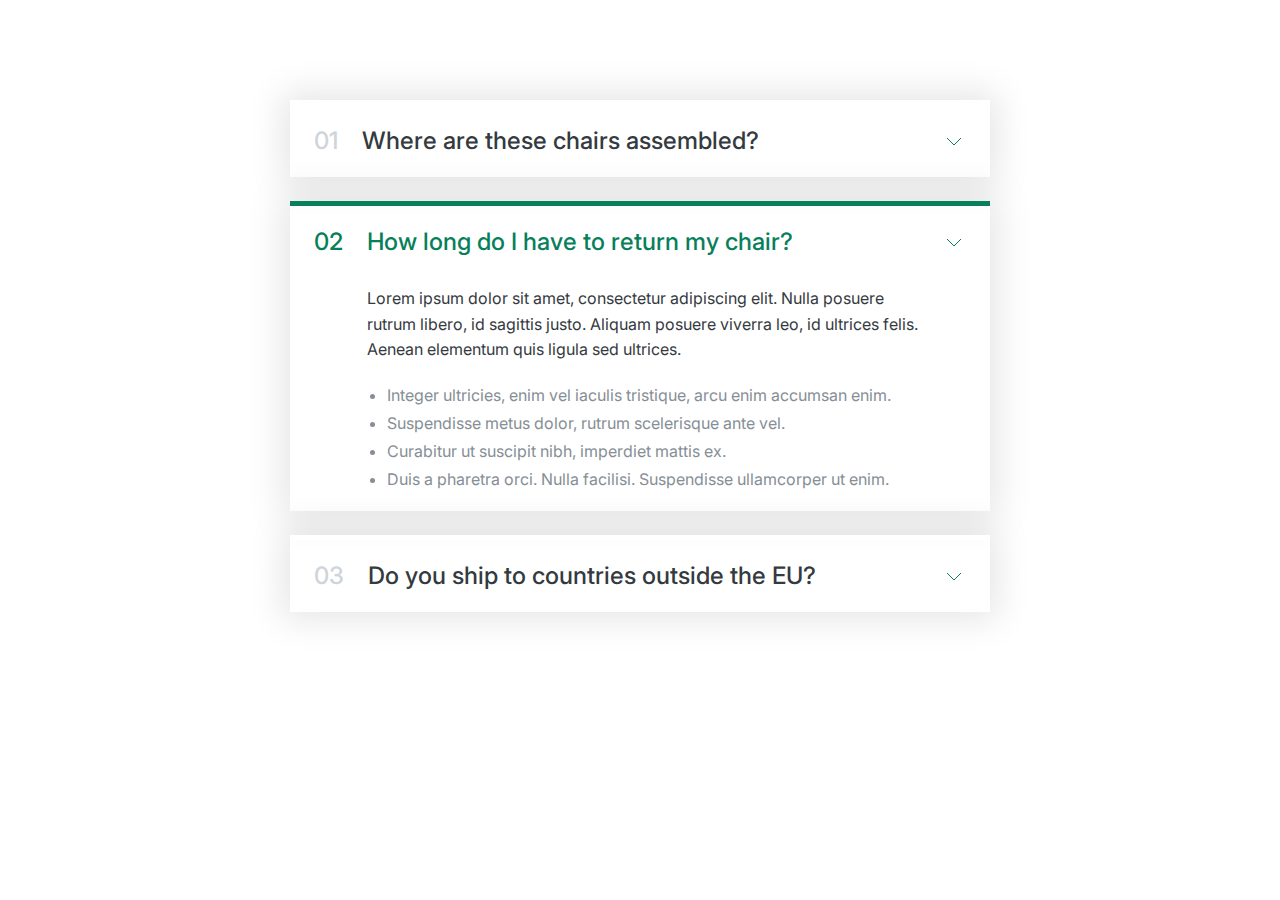
==== html_and_css/accordion/index.html @ b81b61d3 "Add files via upload" ====
<head>
  <link
    href="https://fonts.googleapis.com/css2?family=Inter:wght@400;500;700&display=swap"
    rel="stylesheet"
  />
  <link rel="stylesheet" href="style.css" />
</head>
<body>
  <div class="accordion">
    <div class="item">
      <p class="number">01</p>
      <p class="text">Where are these chairs assembled?</p>
      <svg
        xmlns="http://www.w3.org/2000/svg"
        class="icon"
        fill="none"
        viewBox="0 0 24 24"
        stroke="currentColor"
        strokeWidth="{2}"
      >
        <path strokeLinecap="round" strokeLinejoin="round" d="M19 9l-7 7-7-7" />
      </svg>
      <div class="hidden-box">
        <p>
          Lorem ipsum dolor sit amet, consectetur adipiscing elit. Nulla posuere
          rutrum libero, id sagittis justo. Aliquam posuere viverra leo, id
          ultrices felis. Aenean elementum quis ligula sed ultrices.
        </p>
        <ul>
          <li>
            Integer ultricies, enim vel iaculis tristique, arcu enim accumsan
            enim.
          </li>
          <li>Suspendisse metus dolor, rutrum scelerisque ante vel.</li>
          <li>Curabitur ut suscipit nibh, imperdiet mattis ex.</li>
          <li>
            Duis a pharetra orci. Nulla facilisi. Suspendisse ullamcorper ut
            enim.
          </li>
        </ul>
      </div>
      <!-- hidden-box -->
    </div>
    <!-- item -->

    <div class="item open">
      <p class="number">02</p>
      <p class="text">How long do I have to return my chair?</p>
      <svg
        xmlns="http://www.w3.org/2000/svg"
        class="icon"
        fill="none"
        viewBox="0 0 24 24"
        stroke="currentColor"
        strokeWidth="{2}"
      >
        <path strokeLinecap="round" strokeLinejoin="round" d="M19 9l-7 7-7-7" />
      </svg>
      <div class="hidden-box">
        <p>
          Lorem ipsum dolor sit amet, consectetur adipiscing elit. Nulla posuere
          rutrum libero, id sagittis justo. Aliquam posuere viverra leo, id
          ultrices felis. Aenean elementum quis ligula sed ultrices.
        </p>
        <ul>
          <li>
            Integer ultricies, enim vel iaculis tristique, arcu enim accumsan
            enim.
          </li>
          <li>Suspendisse metus dolor, rutrum scelerisque ante vel.</li>
          <li>Curabitur ut suscipit nibh, imperdiet mattis ex.</li>
          <li>
            Duis a pharetra orci. Nulla facilisi. Suspendisse ullamcorper ut
            enim.
          </li>
        </ul>
      </div>
      <!-- hidden-box -->
    </div>
    <!-- item -->
    <div class="item">
      <p class="number">03</p>
      <p class="text">Do you ship to countries outside the EU?</p>
      <svg
        xmlns="http://www.w3.org/2000/svg"
        class="icon"
        fill="none"
        viewBox="0 0 24 24"
        stroke="currentColor"
        strokeWidth="{2}"
      >
        <path strokeLinecap="round" strokeLinejoin="round" d="M19 9l-7 7-7-7" />
      </svg>
      <div class="hidden-box">
        <p>
          Lorem ipsum dolor sit amet, consectetur adipiscing elit. Nulla posuere
          rutrum libero, id sagittis justo. Aliquam posuere viverra leo, id
          ultrices felis. Aenean elementum quis ligula sed ultrices.
        </p>
        <ul>
          <li>
            Integer ultricies, enim vel iaculis tristique, arcu enim accumsan
            enim.
          </li>
          <li>Suspendisse metus dolor, rutrum scelerisque ante vel.</li>
          <li>Curabitur ut suscipit nibh, imperdiet mattis ex.</li>
          <li>
            Duis a pharetra orci. Nulla facilisi. Suspendisse ullamcorper ut
            enim.
          </li>
        </ul>
      </div>
      <!-- hidden-box -->
    </div>
    <!-- item -->
  </div>
  <!-- accordian -->
  <script src="script.js"></script>
</body>
---- html_and_css/accordion/style.css ----
* {
  margin: 0;
  padding: 0;
  box-size: border-box;
}

body {
  font-family: "Inter", sans-serif;
  color: #343a40;
  line-height: 1;
}

.accordion {
  width: 700px;
  margin: 100px auto;
  display: flex;
  flex-direction: column;
  gap: 24px;
}

.item {
  box-shadow: 0px 0px 35px 8px rgba(0, 0, 0, 0.1);
  padding: 24px;

  display: grid;
  grid-template-columns: auto 1fr auto;
  grid-template-row: auto auto;
  column-gap: 24px;
  row-gap: 32px;
  align-items: center;
  border-top: 5px solid white;
}

.open {
  border-top: 5px solid #087f5b;
}

.open .hidden-box {
  display: block;
}

.open .number,
.open .text {
  color: #087f5b;
}

.hidden-box {
  grid-column: 2;
  display: none;
}

.number,
.text {
  font-size: 24px;
  font-weight: 500;
  /*   color: #087f5b; */
}

.number {
  color: #ced4da;
}

.icon {
  width: 24px;
  height: 24px;
  stroke: #087f5b;
}

.hidden-box p {
  line-height: 1.6;
  margin-bottom: 24px;
}

.hidden-box ul {
  color: #868e96;
  margin-left: 20px;

  display: flex;
  flex-direction: column;
  gap: 12px;
}
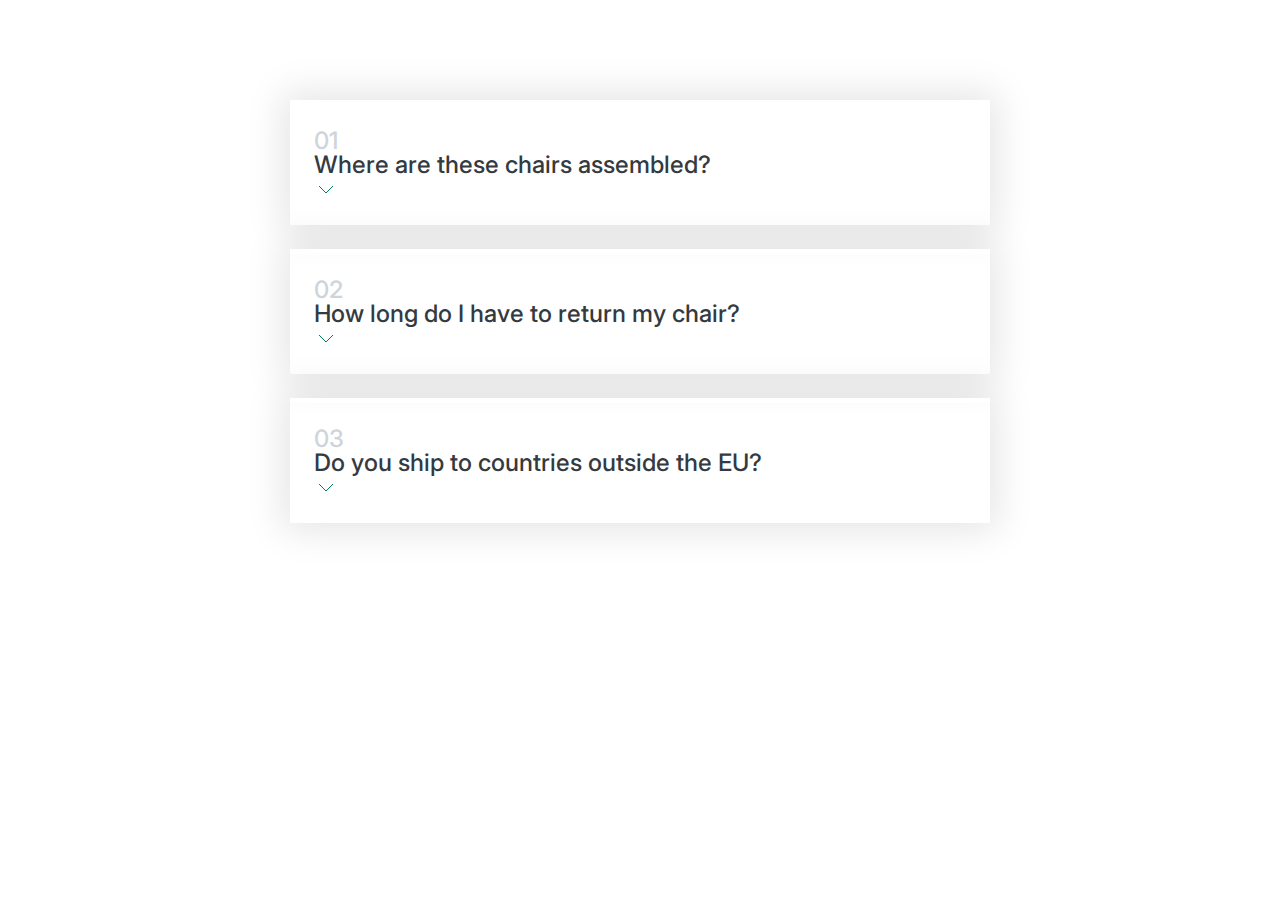
==== commit 4f6c0bff: "Update index.html" ====
--- a/html_and_css/accordion/index.html
+++ b/html_and_css/accordion/index.html
@@ -8,18 +8,24 @@
 <body>
   <div class="accordion">
     <div class="item">
-      <p class="number">01</p>
-      <p class="text">Where are these chairs assembled?</p>
-      <svg
-        xmlns="http://www.w3.org/2000/svg"
-        class="icon"
-        fill="none"
-        viewBox="0 0 24 24"
-        stroke="currentColor"
-        strokeWidth="{2}"
-      >
-        <path strokeLinecap="round" strokeLinejoin="round" d="M19 9l-7 7-7-7" />
-      </svg>
+      <div class="item_header">
+        <p class="number">01</p>
+        <p class="text">Where are these chairs assembled?</p>
+        <svg
+          xmlns="http://www.w3.org/2000/svg"
+          class="icon"
+          fill="none"
+          viewBox="0 0 24 24"
+          stroke="currentColor"
+          strokeWidth="{2}"
+        >
+          <path
+            strokeLinecap="round"
+            strokeLinejoin="round"
+            d="M19 9l-7 7-7-7"
+          />
+        </svg>
+      </div>
       <div class="hidden-box">
         <p>
           Lorem ipsum dolor sit amet, consectetur adipiscing elit. Nulla posuere
@@ -43,19 +49,25 @@
     </div>
     <!-- item -->
 
-    <div class="item open">
-      <p class="number">02</p>
-      <p class="text">How long do I have to return my chair?</p>
-      <svg
-        xmlns="http://www.w3.org/2000/svg"
-        class="icon"
-        fill="none"
-        viewBox="0 0 24 24"
-        stroke="currentColor"
-        strokeWidth="{2}"
-      >
-        <path strokeLinecap="round" strokeLinejoin="round" d="M19 9l-7 7-7-7" />
-      </svg>
+    <div class="item">
+      <div class="item_header">
+        <p class="number">02</p>
+        <p class="text">How long do I have to return my chair?</p>
+        <svg
+          xmlns="http://www.w3.org/2000/svg"
+          class="icon"
+          fill="none"
+          viewBox="0 0 24 24"
+          stroke="currentColor"
+          strokeWidth="{2}"
+        >
+          <path
+            strokeLinecap="round"
+            strokeLinejoin="round"
+            d="M19 9l-7 7-7-7"
+          />
+        </svg>
+      </div>
       <div class="hidden-box">
         <p>
           Lorem ipsum dolor sit amet, consectetur adipiscing elit. Nulla posuere
@@ -79,18 +91,24 @@
     </div>
     <!-- item -->
     <div class="item">
-      <p class="number">03</p>
-      <p class="text">Do you ship to countries outside the EU?</p>
-      <svg
-        xmlns="http://www.w3.org/2000/svg"
-        class="icon"
-        fill="none"
-        viewBox="0 0 24 24"
-        stroke="currentColor"
-        strokeWidth="{2}"
-      >
-        <path strokeLinecap="round" strokeLinejoin="round" d="M19 9l-7 7-7-7" />
-      </svg>
+      <div class="item_header">
+        <p class="number">03</p>
+        <p class="text">Do you ship to countries outside the EU?</p>
+        <svg
+          xmlns="http://www.w3.org/2000/svg"
+          class="icon"
+          fill="none"
+          viewBox="0 0 24 24"
+          stroke="currentColor"
+          strokeWidth="{2}"
+        >
+          <path
+            strokeLinecap="round"
+            strokeLinejoin="round"
+            d="M19 9l-7 7-7-7"
+          />
+        </svg>
+      </div>
       <div class="hidden-box">
         <p>
           Lorem ipsum dolor sit amet, consectetur adipiscing elit. Nulla posuere
